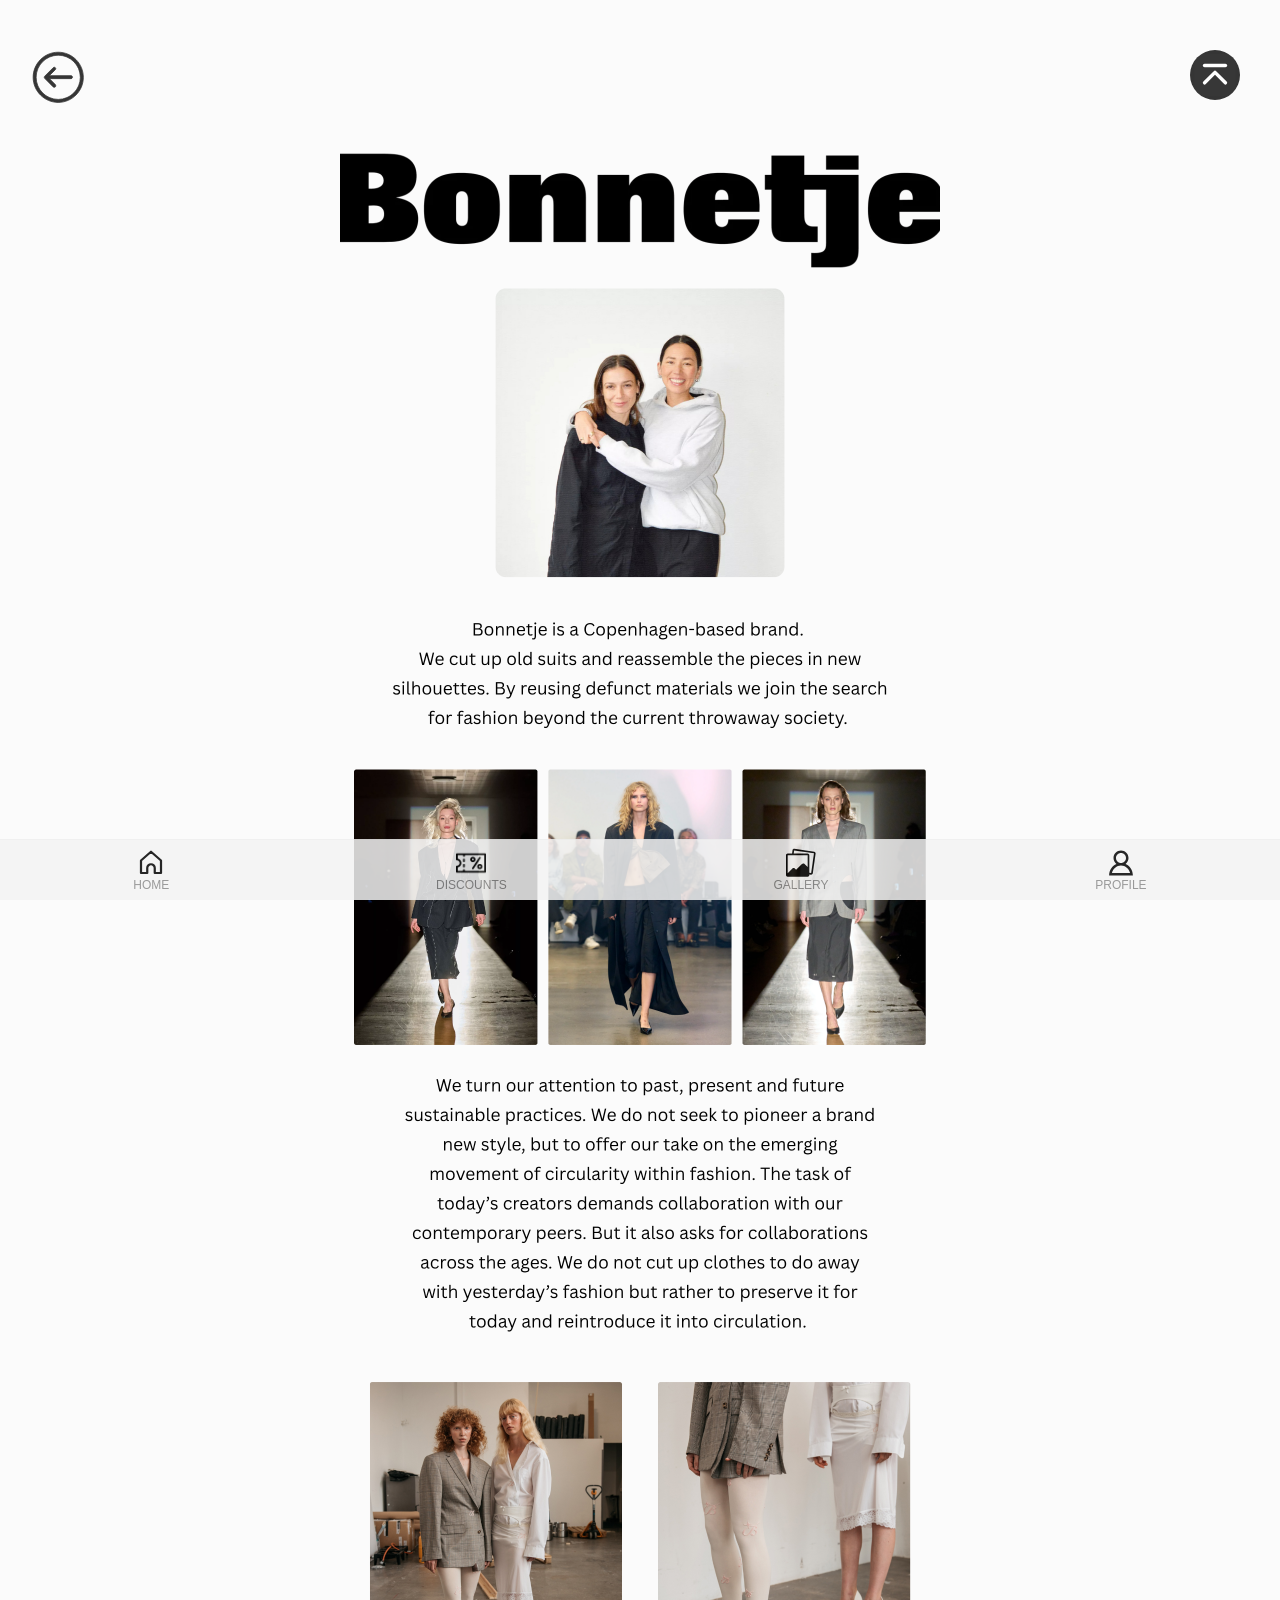
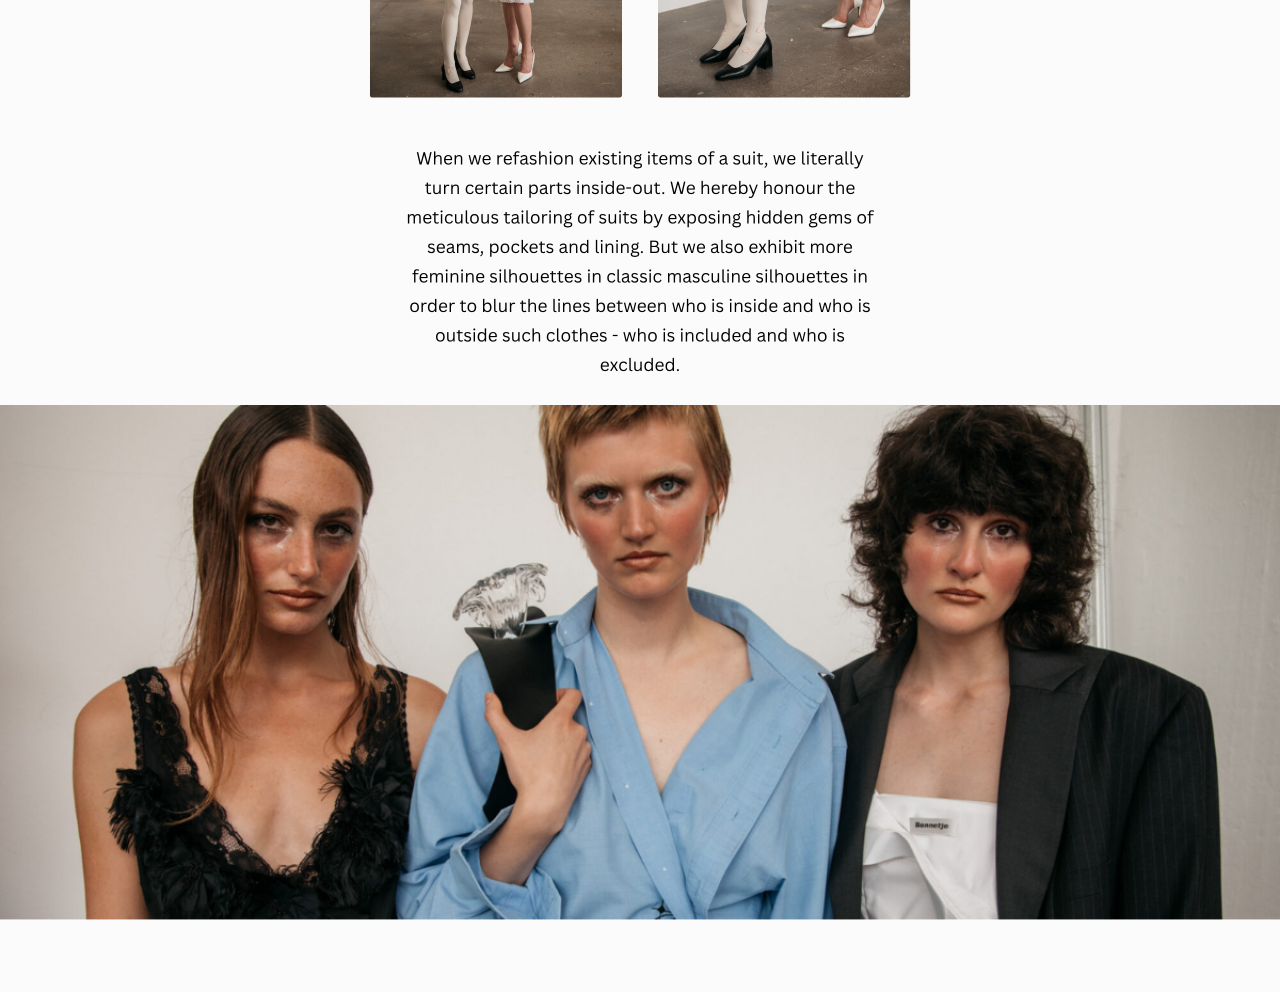
==== bonnetje.html @ b8d074ae "validated-ok" ====
<!DOCTYPE html>
<html lang="en">
<head>
    <meta charset="UTF-8">
    <meta name="viewport" content="width=device-width, initial-scale=1.0">
    <title>Bonnetje</title>
<style>
    body {
        margin: 0 auto;
        padding: 0;
        font-family: 'DM Sans', sans-serif;
        background-color: #fbfbfb;
    }
/* Make the bonnetje details area fill the viewport and center images */
.bonnetjedetails {
    min-height: 100vh;           /* full viewport height */
    display: flex;
    flex-direction: column;      /* stack images vertically */
    justify-content: center;     /* center vertically */
    align-items: center;         /* center horizontally */
    gap: 0;
    width: 100%;
    box-sizing: border-box;
}

.bonnetjedetails img {
    display: block;
    padding-top: 30px;
    width: 100%;          /* fill width */
    max-width: 100%;
    height: auto;
    max-height: 100vh;    /* never exceed viewport height */
    object-fit: contain;  /* preserve aspect ratio */
}
.newtalentpage {
  display: grid;
  grid-template-columns: 1fr 1fr;
  grid-gap: 0px;
  padding-top: 20px;
}
.back {
  grid-column: 1 / 2;
  display: flex;
  width: 75px;
  height: auto; /* fixed height for consistent centering */
  align-items: center;
  justify-content: center;
  margin-right: 20px;
  padding-left: 20px;
  padding-top: 20px;
}
.backtotop {
    /* fix the back-to-top button to the top-right corner */
    position: fixed;
    padding-right: 20px;
    top: 50px;
    right: 20px;
    width: 50px;
    height: 50px; /* fixed height for consistent sizing */
    display: flex;
    align-items: center;
    justify-content: center;
    z-index: 1000;
}
</style>
</head>
<body>
    <header>
        <div class="newtalentpage">
        <a href="homeapp.html"><img class="back" src="homeimages/buttons-icons/backbutton.svg" alt="back button"></a>
        <a href="bonnetje.html"><img class="backtotop" src="homeimages/buttons-icons/backtotop.svg" alt="CPHFW Logo"></a>
        </div>
    </header>
    <div class="bonnetjedetails">
    <img src="homeimages/b1.png" alt="Bonnetje">
    <img src="homeimages/b2.png" alt="Bonnetje">
    <img src="homeimages/b3.png" alt="Bonnetje">
    </div>  
            <!-- Shared mobile nav (loaded from includes/nav.html) -->
    <div id="site-nav" data-include="includes/nav.html"></div>
        <script src="js/load-nav.js" defer></script>

</body>
</html>
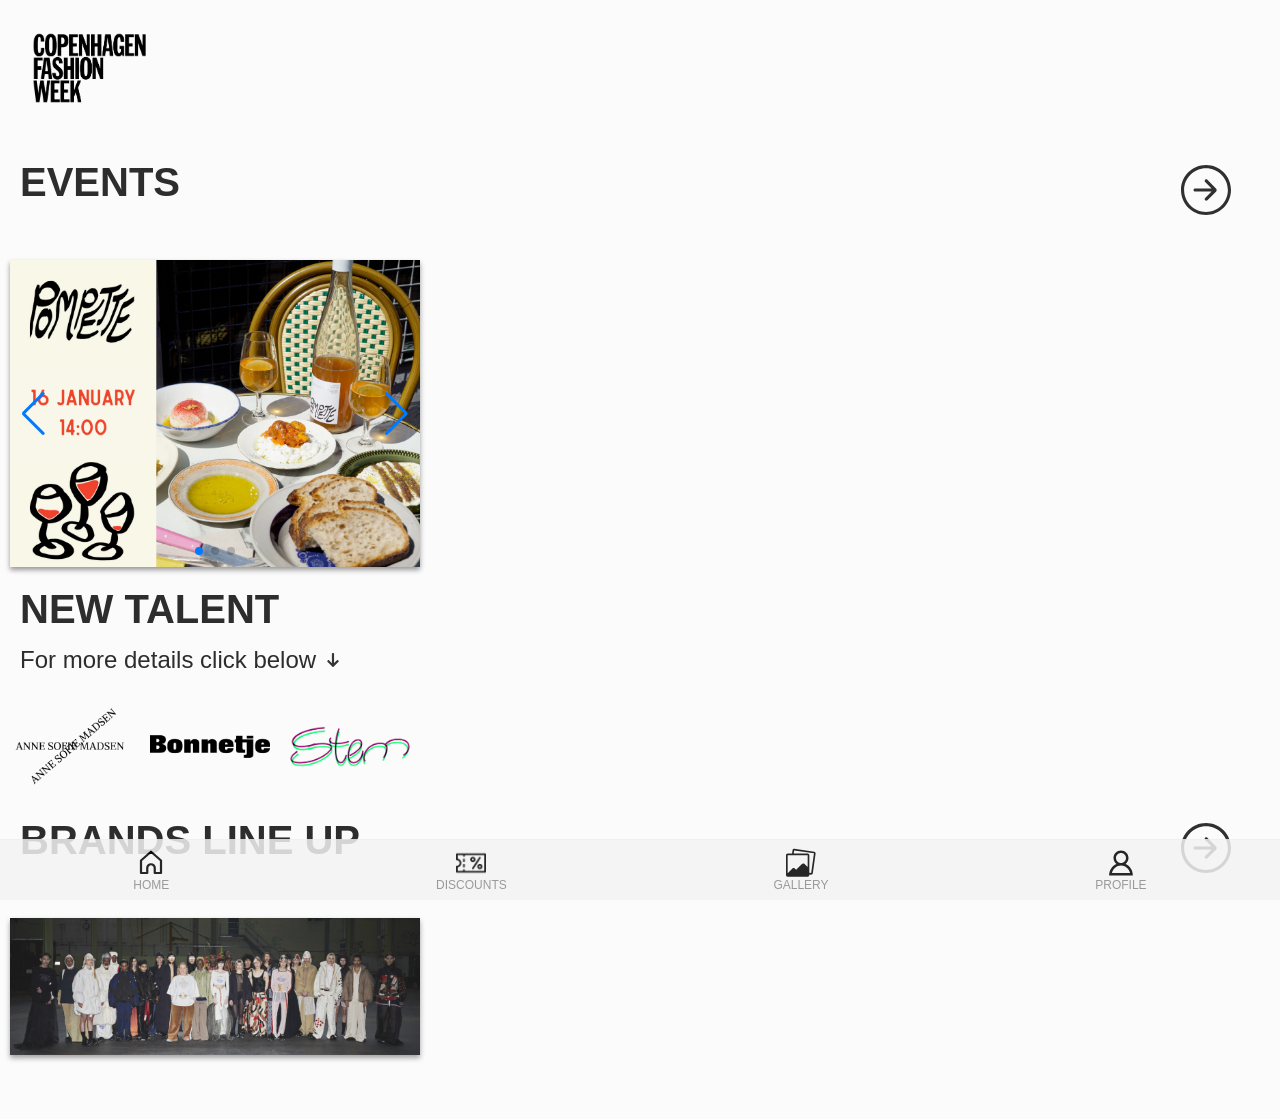
==== commit 9d2c8c12: "Update bonnetje.html with new layout and styles" ====
--- a/bonnetje.html
+++ b/bonnetje.html
@@ -3,82 +3,92 @@
 <head>
     <meta charset="UTF-8">
     <meta name="viewport" content="width=device-width, initial-scale=1.0">
-    <title>Bonnetje</title>
-<style>
-    body {
-        margin: 0 auto;
-        padding: 0;
-        font-family: 'DM Sans', sans-serif;
-        background-color: #fbfbfb;
-    }
-/* Make the bonnetje details area fill the viewport and center images */
-.bonnetjedetails {
-    min-height: 100vh;           /* full viewport height */
-    display: flex;
-    flex-direction: column;      /* stack images vertically */
-    justify-content: center;     /* center vertically */
-    align-items: center;         /* center horizontally */
-    gap: 0;
-    width: 100%;
-    box-sizing: border-box;
-}
+    <title>CPHFW HOME</title>
+    <link rel="stylesheet" href="homeapp.css">
+    <!-- Swiper CSS -->
+    <link rel="stylesheet" href="https://cdn.jsdelivr.net/npm/swiper@9/swiper-bundle.min.css" />
+    <link rel="preconnect" href="https://fonts.googleapis.com">
+    <link rel="preconnect" href="https://fonts.gstatic.com" crossorigin>
+    <link href="https://fonts.googleapis.com/css2?family=DM+Sans:ital,opsz,wght@0,9..40,100..1000;1,9..40,100..1000&family=Instrument+Serif:ital@0;1&family=Jost:ital,wght@0,100..900;1,100..900&family=Montserrat:ital,wght@0,100..900;1,100..900&family=Oswald:wght@200..700&family=Rhodium+Libre&display=swap" rel="stylesheet">
 
-.bonnetjedetails img {
-    display: block;
-    padding-top: 30px;
-    width: 100%;          /* fill width */
-    max-width: 100%;
-    height: auto;
-    max-height: 100vh;    /* never exceed viewport height */
-    object-fit: contain;  /* preserve aspect ratio */
-}
-.newtalentpage {
-  display: grid;
-  grid-template-columns: 1fr 1fr;
-  grid-gap: 0px;
-  padding-top: 20px;
-}
-.back {
-  grid-column: 1 / 2;
-  display: flex;
-  width: 75px;
-  height: auto; /* fixed height for consistent centering */
-  align-items: center;
-  justify-content: center;
-  margin-right: 20px;
-  padding-left: 20px;
-  padding-top: 20px;
-}
-.backtotop {
-    /* fix the back-to-top button to the top-right corner */
-    position: fixed;
-    padding-right: 20px;
-    top: 50px;
-    right: 20px;
-    width: 50px;
-    height: 50px; /* fixed height for consistent sizing */
-    display: flex;
-    align-items: center;
-    justify-content: center;
-    z-index: 1000;
-}
-</style>
 </head>
 <body>
     <header>
-        <div class="newtalentpage">
-        <a href="homeapp.html"><img class="back" src="homeimages/buttons-icons/backbutton.svg" alt="back button"></a>
-        <a href="bonnetje.html"><img class="backtotop" src="homeimages/buttons-icons/backtotop.svg" alt="CPHFW Logo"></a>
+        <img class="cphfwlogo" src="LOGOS/cphfwlogo.png" alt="CPHFW Logo">
+    </header>
+    <main>
+        <div class="homeapppage">
+            <div class="column-events">
+                <div class="homemenu"><h1>EVENTS</h1></div>
+            </div>
+            <div class="column-next">
+                <div><a href="events.html"><img class="nextbutton" src="homeimages/buttons-icons/black-arrow.svg" alt="Next Arrow"></a></div>
+            </div>
+
+            <div class="section-image">
+                <!-- Swiper carousel -->
+                <div class="swiper my-swiper">
+                    <div class="swiper-wrapper">
+                        <div class="swiper-slide"><a href="pompette.html"><img src="homeimages/pompette.png" alt="Slide 1"></a></div>
+                        <div class="swiper-slide"><a href="rolf.html"><img src="homeimages/rolfe.png" alt="Slide 2"></a></div>
+                        <div class="swiper-slide"><a href="caro.html"><img src="homeimages/caro.png" alt="Slide 3"></a></div>
+                    </div>
+                    <!-- Pagination and navigation -->
+                    <div class="swiper-pagination" aria-hidden="false"></div>
+                    <div class="swiper-button-prev" aria-label="Previous slide"></div>
+                    <div class="swiper-button-next" aria-label="Next slide"></div>
+                </div>
+            </div>
+            <div class="column-talent">
+                <div class="homemenu"><h1>NEW TALENT</h1></div> 
+                <div class="click-row">
+                    <p>For more details click below</p>
+                    <img src="homeimages/buttons-icons/down-arrow-download-svgrepo-com.svg" class="clickbelow" alt="clickbelow arrow" width="18" height="18">
+                </div>
+            </div>
+            <div class="section-image">
+                <div><a href="anne.html"><img class="logo-anne" src="homeimages/afmlogo.png" alt="anne logo"></a></div>
+                <div><a href="bonnetje.html"><img class="logo-bonnetje" src="homeimages/bonlogo.png" alt="Bonnetje logo"></a></div>
+                <div><a href="stem.html"><img class="logo-stem" src="homeimages/stem.png" alt="Stem logo"></a></div>
+            </div>
+            <div class="column-brands">
+                <div class="homemenu"><h1>BRANDS LINE UP</h1></div>            
+            </div>
+            <div class="column-next">
+                <div><a href="brandsapp.html"><img class="nextbutton" src="homeimages/buttons-icons/black-arrow.svg" alt="Home Image"></a></div>
+            </div>
+            <div class="section-image">
+                <div><img class="menu-image" src="homeimages/brandsimagewide.png" alt="Menu Image"></div>
+            </div>
         </div>
-    </header>
-    <div class="bonnetjedetails">
-    <img src="homeimages/b1.png" alt="Bonnetje">
-    <img src="homeimages/b2.png" alt="Bonnetje">
-    <img src="homeimages/b3.png" alt="Bonnetje">
-    </div>  
-            <!-- Shared mobile nav (loaded from includes/nav.html) -->
+    </main>
+    <!-- Shared mobile nav (loaded from includes/nav.html) -->
     <div id="site-nav" data-include="includes/nav.html"></div>
+        <!-- Swiper JS -->
+        <script src="https://cdn.jsdelivr.net/npm/swiper@9/swiper-bundle.min.js"></script>
+        <script>
+            // Initialize Swiper for the event carousel
+            document.addEventListener('DOMContentLoaded', function () {
+                const swiper = new Swiper('.my-swiper', {
+                    loop: true,
+                    slidesPerView: 1,
+                    spaceBetween: 8,
+                    autoplay: {
+                        delay: 3500,
+                        disableOnInteraction: false,
+                    },
+                    pagination: {
+                        el: '.swiper-pagination',
+                        clickable: true,
+                    },
+                    navigation: {
+                        nextEl: '.swiper-button-next',
+                        prevEl: '.swiper-button-prev',
+                    },
+                    a11y: true,
+                });
+            });
+        </script>
         <script src="js/load-nav.js" defer></script>
-
 </body>
-</html>+</html>
--- a/homeapp.css
+++ b/homeapp.css
@@ -0,0 +1,260 @@
+/* DM Sans Font Styles */
+.dm-sans {
+  font-family: "DM Sans", sans-serif;
+  font-weight: 400;
+  font-style: normal;
+}
+.dm-sans-bold {
+  font-family: "DM Sans", sans-serif;
+  font-weight: 700;
+  font-style: normal;
+}
+
+/* Oswald Font Styles */
+.oswald {
+  font-family: "Oswald", sans-serif;
+  font-weight: 300;
+  font-style: normal;
+}
+.oswald-bold {
+  font-family: "Oswald", sans-serif;
+  font-weight: 700;
+  font-style: normal;
+}
+
+/* Base Body Styling */
+body {
+  background-color: #fbfbfb;
+  margin: 0;
+  /* Adds padding to prevent the fixed tab bar from covering content */
+  padding-bottom: 60px; 
+}
+
+/* Remove browser body margin so grid/content can sit flush to the viewport */
+body {
+  margin: 0;
+}
+body p {
+  font-family: "DM Sans", sans-serif;
+  grid-column: 1 / 2;
+  color: #2d2d2d;
+  font-weight: 400;
+  font-size: 12pt;
+  line-height: 1.5;
+  margin-left: 20px;
+  margin-right: 20px;
+}
+.click-row {
+  display: inline-flex; /* place paragraph and arrow on the same line */
+  align-items: center;
+  gap: 8px; /* space between text and arrow */
+  margin-left: 20px; /* keep same left offset as other paragraphs */
+  margin-top: 10px;
+}
+.click-row p { margin: 0; }
+
+.cphfwlogo {
+    width: 120px;
+    height: auto;
+    margin-top: 30px;
+    margin-left: 30px;
+    padding-bottom: 20px;
+}
+.homeapppage {
+  display: grid;
+  margin: 0 auto;
+  padding-top: 10px;
+  grid-template-columns: 1.80fr .20fr;
+  grid-gap: 0px;
+  background-color: #fbfbfb;
+
+}
+.column-events {
+  grid-column: 1 / 2;
+  font-family: 'Oswald', sans-serif;
+  padding-top: 20px;
+}
+.homemenu h1 {
+  text-align: left;
+  font-family: "Oswald", sans-serif;
+  font-size: 40px;
+ /* remove left spacing so the menu sits flush against the left edge */
+  padding-left: 20px;
+  margin: 0;
+  color: #2d2d2d;
+}
+.section-image { /* Logo images */
+  grid-column: 1 / -1; /* span entire grid row */
+  display: flex;       /* lay children out in a row */
+  gap: 20px;
+  align-items: center;
+  justify-content: flex-start;
+  flex-wrap: wrap;     /* wrap on very narrow screens */
+  width: 100%;
+  box-sizing: border-box;
+}
+/* Swiper carousel styles */
+.my-swiper {
+  width: 100%;
+  max-width: 100%;
+  box-shadow: 0px 3px 5px rgba(0, 0, 0, 0.4);
+}
+.my-swiper .swiper-wrapper {
+  align-items: center;
+}
+.my-swiper .swiper-slide {
+  /* Let slides size themselves when slidesPerView: 'auto' is used. */
+  width: 78%;               /* mobile: show one large slide with peeking edges */
+  max-width: 920px;        /* avoid too-wide slides on very large screens */
+  box-sizing: border-box;
+  overflow: hidden;
+}
+.my-swiper .swiper-slide img {
+  width: 100%;
+  height: auto;
+  display: block;
+  object-fit: cover;
+}
+
+/* Desktop: show smaller slides side-by-side */
+@media (min-width: 900px) {
+  .my-swiper .swiper-slide { width: 48%; }
+}
+
+@media (min-width: 1400px) {
+  .my-swiper .swiper-slide { width: 36%; }
+}
+.swiper-button-next, .swiper-button-prev {
+  color: #000;
+}
+.swiper-pagination-bullet {
+  background: rgba(0,0,0,0.35);
+}
+.swiper-pagination-bullet-active {
+  background: #000;
+}
+.menu-image, .event-image {
+  width: 100%;
+  height: auto;
+  opacity: 90%;
+}
+.menu-image, .event-image {
+  box-shadow: 0px 3px 5px rgba(0, 0, 0, 0.4);
+}
+.event-info {
+  grid-column: 1 / span 2;
+  width: 100%;
+  box-sizing: border-box;
+  font-family: "DM Sans", sans-serif;
+  font-size: 12pt;
+
+}
+.column-talent {
+  padding-top: 20px;
+  grid-column: 1 / 2;
+}
+.column-talent p {
+  font-size: 18pt;
+}
+.column-brands {
+  padding-top: 20px;
+  grid-column: 1 / 2;
+}
+.column-next {
+  padding-bottom: 20px;
+  grid-column: 2 / 3;
+  /* center content inside the right column */
+  display: flex;
+  align-items: center;   /* vertical centering */
+  justify-content: center; /* horizontal centering */
+}
+.column-image {
+  display: flex;
+  justify-content: center;
+  align-items: center;
+  width: 100%; /* Make the image span the full width of the column */
+}
+.section-image {  /* brands and explore images */
+  grid-column: 1 / span 2;
+  max-width: 430px;
+  padding: 20px 10px 0 10px;
+}
+.logo-anne, .logo-bonnetje, .logo-stem {
+  width: 120px;       /* preferred desktop size */
+  max-width: 28vw;    /* scale on narrow screens */
+  height: auto;
+  grid-column: 1 / span 2;
+
+}
+/* Responsive styles for iPhone 14 Pro Max */
+@media (max-width: 430px) {
+  .homeapppage {
+    grid-template-columns: 1fr; /* Stack columns on smaller screens */
+  }
+  .column-image {
+    grid-column: 1 / -1; /* Span both columns */
+  }
+}
+.nextbutton {
+  display: flex;
+  margin-right: 20px;
+  padding: 5px 0 5px 0;
+  margin-top: 20px;
+  width: 50px;
+  height: 50px; /* fixed height for consistent centering */
+  align-content: center;
+  justify-content: center;
+}
+/* --- Mobile Tab Bar Styles --- */
+.mobile-tab-bar {
+    position: fixed; /* Locks the bar to the viewport */
+    bottom: 0; /* Positions it at the bottom */
+    left: 0;
+    width: 100%;
+    height: 60px; /* Fixed height */
+    background-color: #f3f3f3;
+    opacity: 0.85; /* Slight transparency */
+    border-top: 1px solid #eeeeee;
+    z-index: 1000;
+}
+
+.mobile-tab-bar ul {
+    display: flex; 
+    justify-content: space-around;
+    align-items: center; 
+    list-style: none;
+    margin: 0;
+    padding: 0;
+    height: 100%;
+}
+
+.tab-item {
+    flex-grow: 1; /* Ensures equal width distribution */
+    text-align: center;
+}
+
+.tab-item a {
+    display: flex;
+    flex-direction: column; /* Stacks icon and text */
+    align-items: center;
+    justify-content: center;
+    width: 100%;
+    height: 100%;
+    text-decoration: none;
+    color: #888888; /* Inactive color */
+    font-size: 12px;
+    font-family: "DM Sans", sans-serif; /* Use your existing font */
+    transition: color 0.2s;
+}
+
+/* Icon Styling */
+.tab-item a i {
+    font-size: 20px; /* Slightly smaller icon size */
+    margin-bottom: 3px;
+}
+
+/* Active State */
+.tab-item.active a {
+    color: #171717; /* Use black or a brand color for the active tab */
+    font-weight: bold;
+}
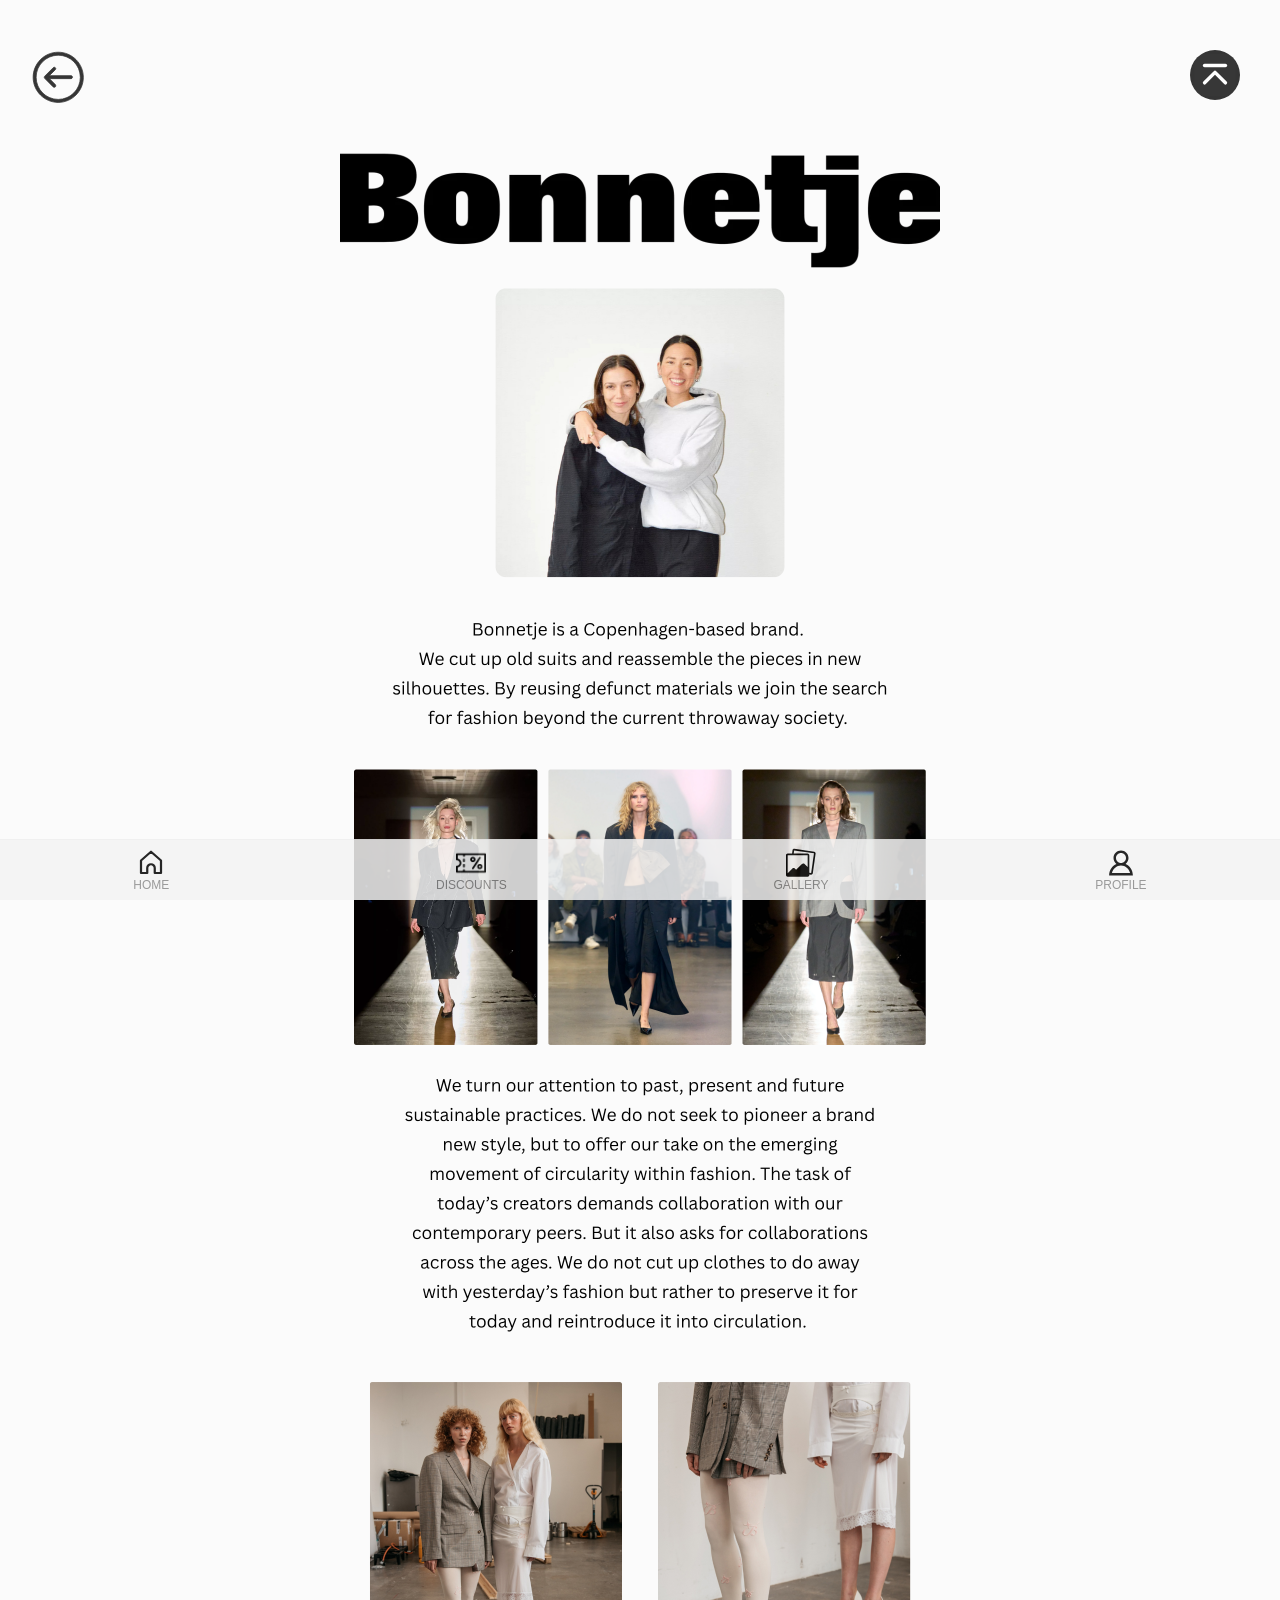
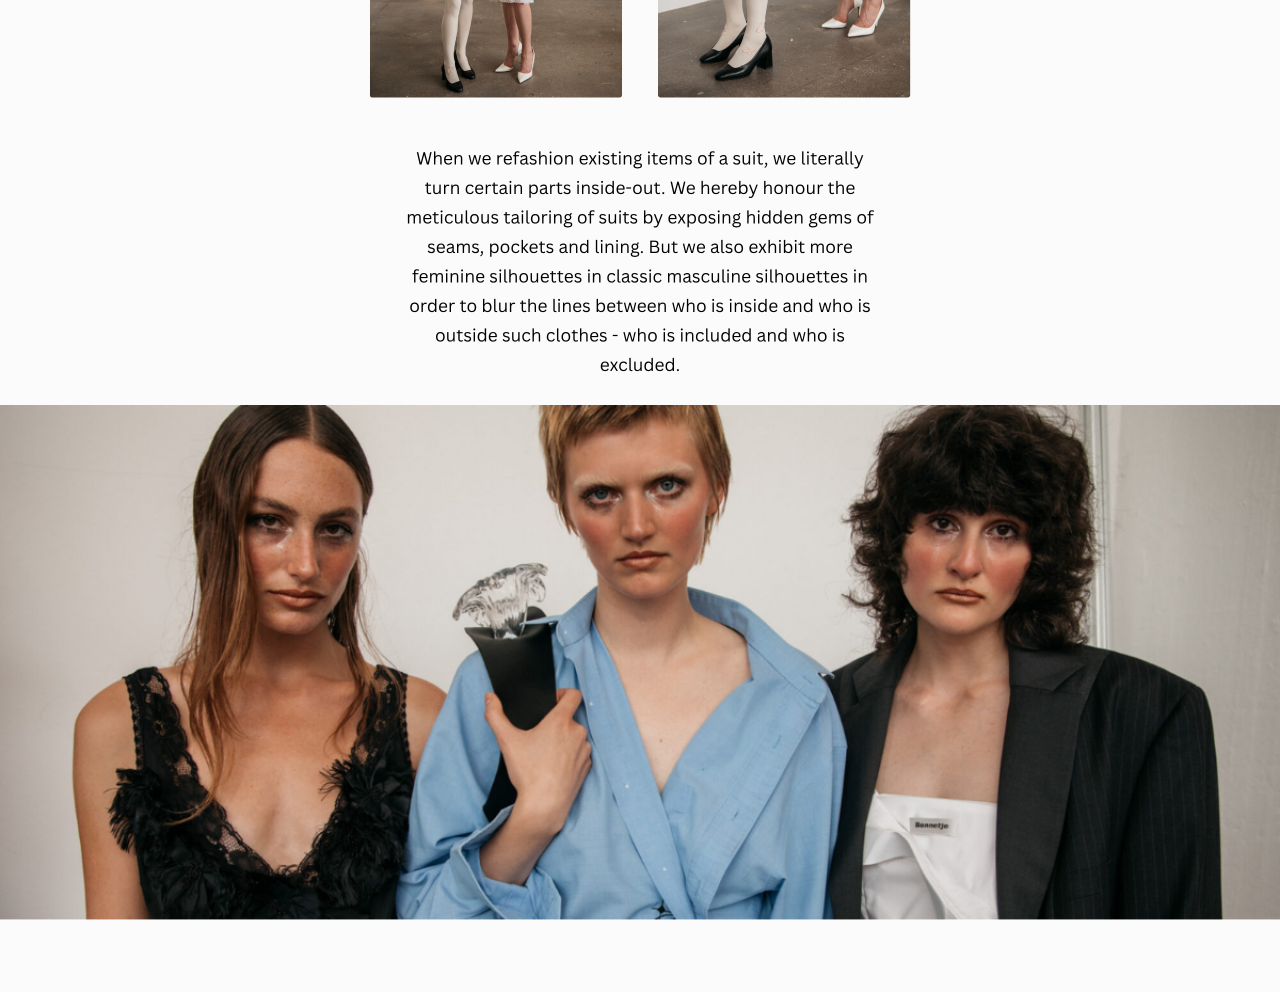
==== commit dcbe3d6b: "Refactor bonnetje.html with new styles and layout Updated the HTML structure and styles for the bonn" ====
--- a/bonnetje.html
+++ b/bonnetje.html
@@ -3,92 +3,82 @@
 <head>
     <meta charset="UTF-8">
     <meta name="viewport" content="width=device-width, initial-scale=1.0">
-    <title>CPHFW HOME</title>
-    <link rel="stylesheet" href="homeapp.css">
-    <!-- Swiper CSS -->
-    <link rel="stylesheet" href="https://cdn.jsdelivr.net/npm/swiper@9/swiper-bundle.min.css" />
-    <link rel="preconnect" href="https://fonts.googleapis.com">
-    <link rel="preconnect" href="https://fonts.gstatic.com" crossorigin>
-    <link href="https://fonts.googleapis.com/css2?family=DM+Sans:ital,opsz,wght@0,9..40,100..1000;1,9..40,100..1000&family=Instrument+Serif:ital@0;1&family=Jost:ital,wght@0,100..900;1,100..900&family=Montserrat:ital,wght@0,100..900;1,100..900&family=Oswald:wght@200..700&family=Rhodium+Libre&display=swap" rel="stylesheet">
+    <title>Bonnetje</title>
+<style>
+    body {
+        margin: 0 auto;
+        padding: 0;
+        font-family: 'DM Sans', sans-serif;
+        background-color: #fbfbfb;
+    }
+/* Make the bonnetje details area fill the viewport and center images */
+.bonnetjedetails {
+    min-height: 100vh;           /* full viewport height */
+    display: flex;
+    flex-direction: column;      /* stack images vertically */
+    justify-content: center;     /* center vertically */
+    align-items: center;         /* center horizontally */
+    gap: 0;
+    width: 100%;
+    box-sizing: border-box;
+}
 
+.bonnetjedetails img {
+    display: block;
+    padding-top: 30px;
+    width: 100%;          /* fill width */
+    max-width: 100%;
+    height: auto;
+    max-height: 100vh;    /* never exceed viewport height */
+    object-fit: contain;  /* preserve aspect ratio */
+}
+.newtalentpage {
+  display: grid;
+  grid-template-columns: 1fr 1fr;
+  grid-gap: 0px;
+  padding-top: 20px;
+}
+.back {
+  grid-column: 1 / 2;
+  display: flex;
+  width: 75px;
+  height: auto; /* fixed height for consistent centering */
+  align-items: center;
+  justify-content: center;
+  margin-right: 20px;
+  padding-left: 20px;
+  padding-top: 20px;
+}
+.backtotop {
+    /* fix the back-to-top button to the top-right corner */
+    position: fixed;
+    padding-right: 20px;
+    top: 50px;
+    right: 20px;
+    width: 50px;
+    height: 50px; /* fixed height for consistent sizing */
+    display: flex;
+    align-items: center;
+    justify-content: center;
+    z-index: 1000;
+}
+</style>
 </head>
 <body>
     <header>
-        <img class="cphfwlogo" src="LOGOS/cphfwlogo.png" alt="CPHFW Logo">
+        <div class="newtalentpage">
+        <a href="index.html"><img class="back" src="homeimages/buttons-icons/backbutton.svg" alt="back button"></a>
+        <a href="bonnetje.html"><img class="backtotop" src="homeimages/buttons-icons/backtotop.svg" alt="CPHFW Logo"></a>
+        </div>
     </header>
-    <main>
-        <div class="homeapppage">
-            <div class="column-events">
-                <div class="homemenu"><h1>EVENTS</h1></div>
-            </div>
-            <div class="column-next">
-                <div><a href="events.html"><img class="nextbutton" src="homeimages/buttons-icons/black-arrow.svg" alt="Next Arrow"></a></div>
-            </div>
+    <div class="bonnetjedetails">
+    <img src="homeimages/b1.png" alt="Bonnetje">
+    <img src="homeimages/b2.png" alt="Bonnetje">
+    <img src="homeimages/b3.png" alt="Bonnetje">
+    </div>  
+            <!-- Shared mobile nav (loaded from includes/nav.html) -->
+    <div id="site-nav" data-include="includes/nav.html"></div>
+        <script src="js/load-nav.js" defer></script>
 
-            <div class="section-image">
-                <!-- Swiper carousel -->
-                <div class="swiper my-swiper">
-                    <div class="swiper-wrapper">
-                        <div class="swiper-slide"><a href="pompette.html"><img src="homeimages/pompette.png" alt="Slide 1"></a></div>
-                        <div class="swiper-slide"><a href="rolf.html"><img src="homeimages/rolfe.png" alt="Slide 2"></a></div>
-                        <div class="swiper-slide"><a href="caro.html"><img src="homeimages/caro.png" alt="Slide 3"></a></div>
-                    </div>
-                    <!-- Pagination and navigation -->
-                    <div class="swiper-pagination" aria-hidden="false"></div>
-                    <div class="swiper-button-prev" aria-label="Previous slide"></div>
-                    <div class="swiper-button-next" aria-label="Next slide"></div>
-                </div>
-            </div>
-            <div class="column-talent">
-                <div class="homemenu"><h1>NEW TALENT</h1></div> 
-                <div class="click-row">
-                    <p>For more details click below</p>
-                    <img src="homeimages/buttons-icons/down-arrow-download-svgrepo-com.svg" class="clickbelow" alt="clickbelow arrow" width="18" height="18">
-                </div>
-            </div>
-            <div class="section-image">
-                <div><a href="anne.html"><img class="logo-anne" src="homeimages/afmlogo.png" alt="anne logo"></a></div>
-                <div><a href="bonnetje.html"><img class="logo-bonnetje" src="homeimages/bonlogo.png" alt="Bonnetje logo"></a></div>
-                <div><a href="stem.html"><img class="logo-stem" src="homeimages/stem.png" alt="Stem logo"></a></div>
-            </div>
-            <div class="column-brands">
-                <div class="homemenu"><h1>BRANDS LINE UP</h1></div>            
-            </div>
-            <div class="column-next">
-                <div><a href="brandsapp.html"><img class="nextbutton" src="homeimages/buttons-icons/black-arrow.svg" alt="Home Image"></a></div>
-            </div>
-            <div class="section-image">
-                <div><img class="menu-image" src="homeimages/brandsimagewide.png" alt="Menu Image"></div>
-            </div>
-        </div>
-    </main>
-    <!-- Shared mobile nav (loaded from includes/nav.html) -->
-    <div id="site-nav" data-include="includes/nav.html"></div>
-        <!-- Swiper JS -->
-        <script src="https://cdn.jsdelivr.net/npm/swiper@9/swiper-bundle.min.js"></script>
-        <script>
-            // Initialize Swiper for the event carousel
-            document.addEventListener('DOMContentLoaded', function () {
-                const swiper = new Swiper('.my-swiper', {
-                    loop: true,
-                    slidesPerView: 1,
-                    spaceBetween: 8,
-                    autoplay: {
-                        delay: 3500,
-                        disableOnInteraction: false,
-                    },
-                    pagination: {
-                        el: '.swiper-pagination',
-                        clickable: true,
-                    },
-                    navigation: {
-                        nextEl: '.swiper-button-next',
-                        prevEl: '.swiper-button-prev',
-                    },
-                    a11y: true,
-                });
-            });
-        </script>
-        <script src="js/load-nav.js" defer></script>
 </body>
 </html>
